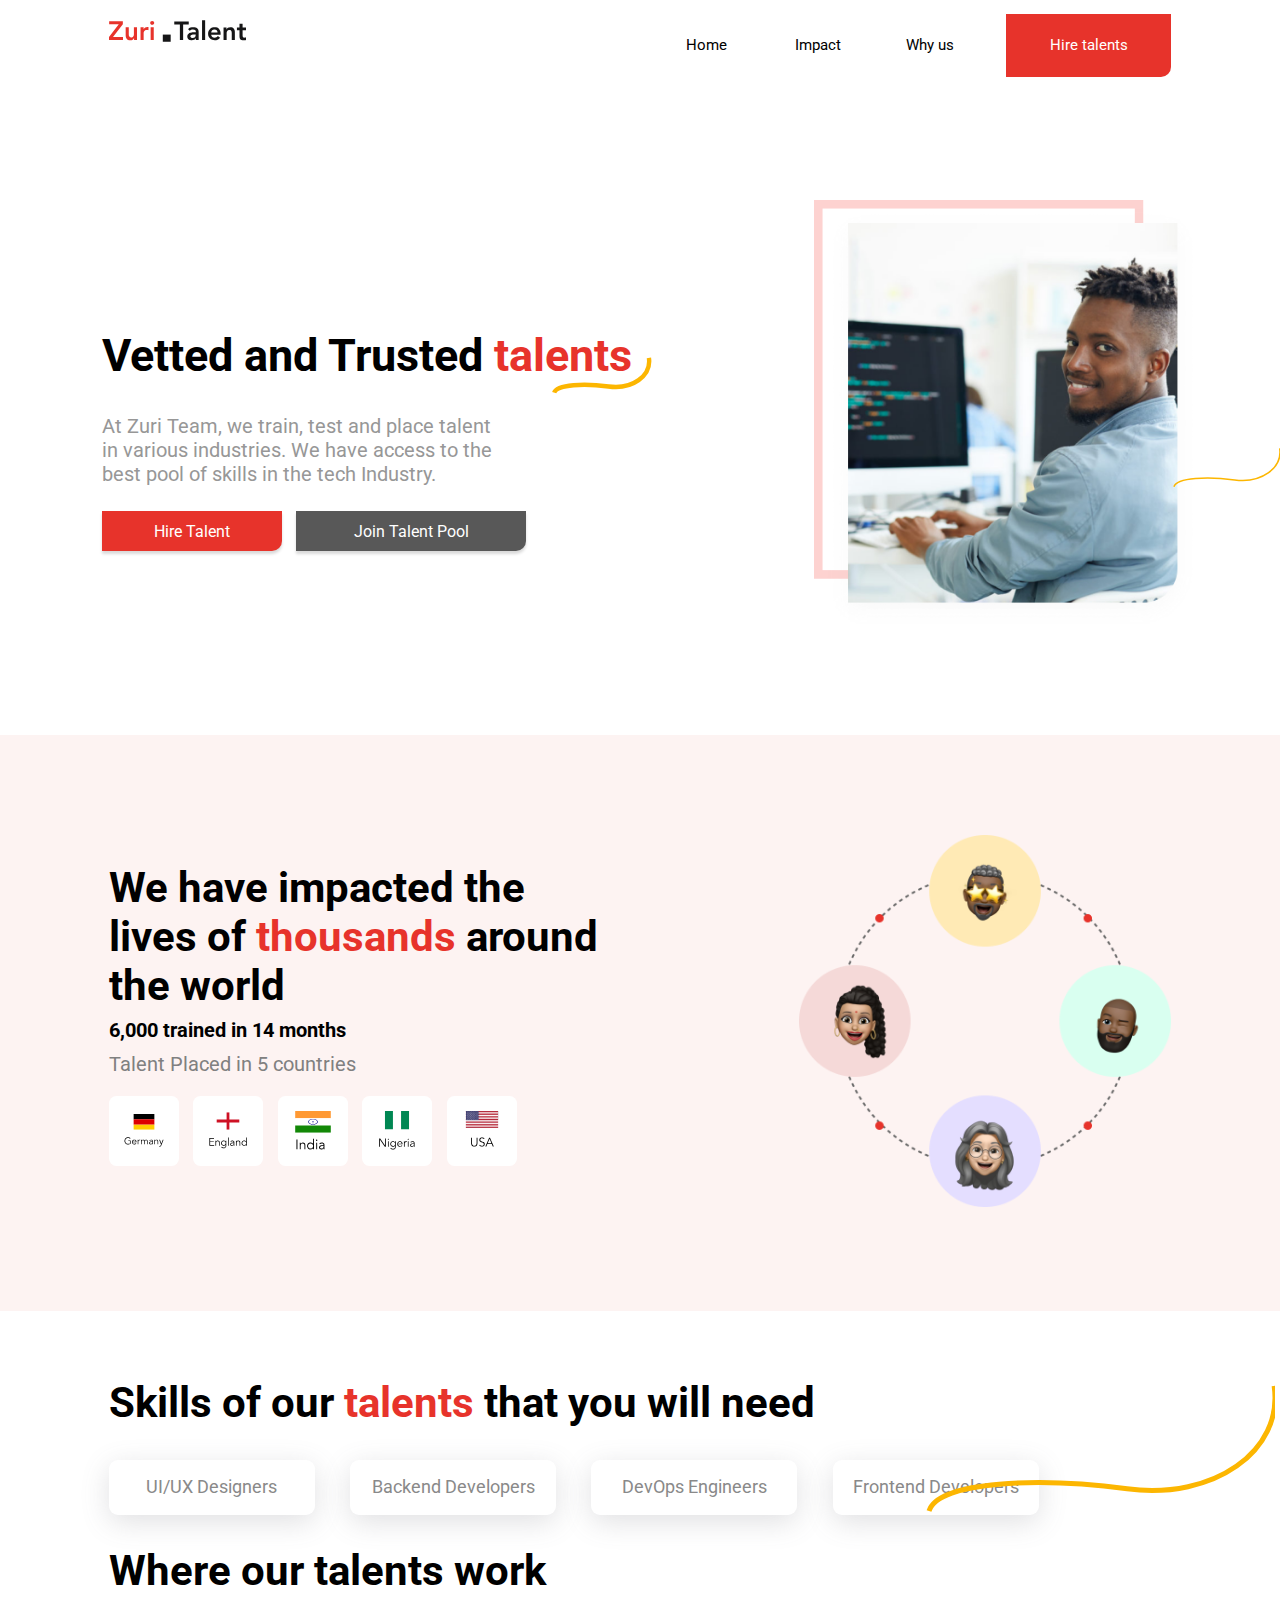
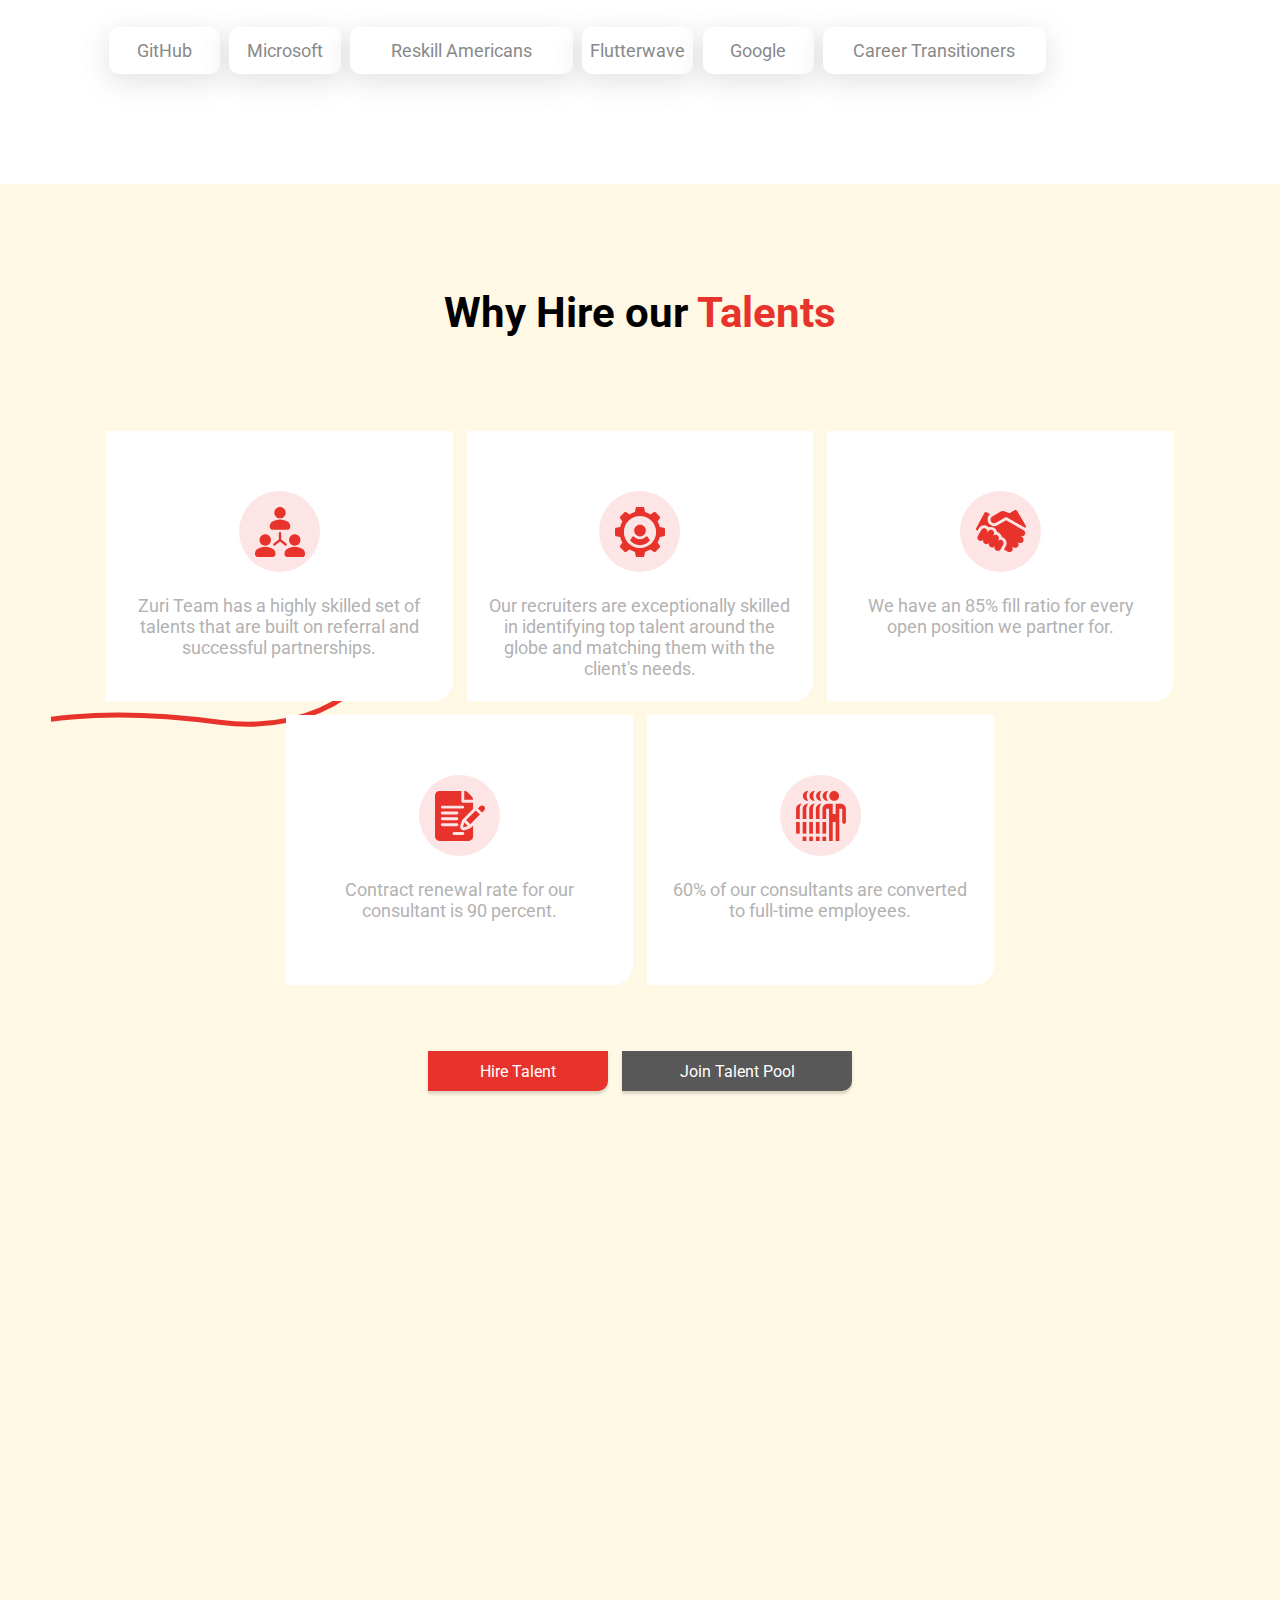
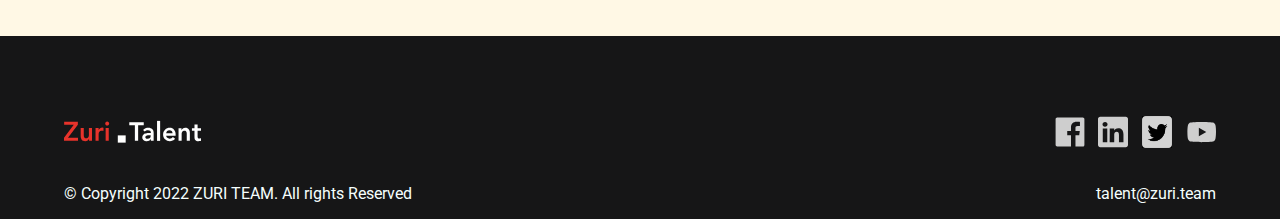
==== talent.html @ 018a821c "edit" ====
<!DOCTYPE html>
<html lang="en">
<head>
    <meta charset="UTF-8">
    <meta http-equiv="X-UA-Compatible" content="IE=edge">
    <meta name="viewport" content="width=device-width, initial-scale=1.0">
    <link rel="preconnect" href="https://fonts.googleapis.com">
    <link rel="preconnect" href="https://fonts.gstatic.com" crossorigin>
    <link href="https://fonts.googleapis.com/css2?family=Roboto:wght@400;700&display=swap" rel="stylesheet">
    <link rel="stylesheet" href="style1.css">
    <title>Zuri Talent</title>
</head>
<body>
    <div class="container">
        <header>
            <div class="header">
                <a href="index.html"><img class="zuri-pix" src="images1/logo2.svg"></a>
                <div class="navbar">
                    <a href="#section1" id="navs"><button>Home</button></a>
                    <a href="#section2" id="navs"><button>Impact</button></a>
                    <a href="#section4" id="navs"><button>Why us</button></a>
                    <a href="" class="hire-btn"><button class="hire">Hire talents</button></a>
                </div>
            </div>
        </header>

        <div id="section1">
            <div class="sect-a">
                <p class="vetted">Vetted and Trusted <span>talents</span></p>
                <img class="curvy-line" src="images1/thick2.svg">
                <p class="zuri-team">At Zuri Team, we train, test and place talent in various industries. We have access to the best pool of skills in the tech Industry.</p>
                <div>
                    <a href=""><button class="hire-btn1">Hire Talent</button></a>
                    <a href=""><button class="join-btn">Join Talent Pool</button></a>
                </div>
            </div>
            <div class="sect-b">
                <img class="sect-b1" src="images1/section1.png">
                <img class="sect-b2" src="images1/line1.svg">
            </div>
        </div>

        <div id="section2">
            <div class="section2">
                <div class="sect-2a">
                    <h1 class="thousands">We have impacted the lives of <span>thousands</span> around the world</h1>
                    <p class="training">6,000 trained in 14 months</p>
                    <p class="placed">Talent Placed in 5 countries</p>
                    <div class="pais">
                        <img class="bandera" src="images1/GER.svg">
                        <img class="bandera" src="images1/ENG.svg">
                        <img class="bandera" src="images1/ind.svg">
                        <img class="bandera" src="images1/NIG.svg">
                        <img class="bandera" src="images1/ussa.svg">
                    </div>
                </div>
                <div class="sect-2b">
                    <img class="pix-2b" src="images1/section2.png" alt="">
                </div>
            </div>
        </div>
        
        <div id="section3">
            <div class="section3">

                <div class="sect-3a">
                    <h1 class="talents">Skills of our <span>talents</span> that you will need</h1>
                    <div class="sect-3a2">
                        <button class="but3a">UI/UX Designers</button> 
                        <button class="but3a">Backend Developers</button> 
                        <button class="but3a">DevOps Engineers</button> 
                        <button class="but3a">Frontend Developers</button>
                        <img class="but-line" src="images1/line1 (1).svg">
                    </div>
                </div>

                <div class="sect-3b">
                    <h1 class="work">Where our talents work</h1>
                    <div class="sect-3b2">
                        <div class="sect-3b21">
                            <button class="but3b">GitHub</button>
                            <button class="but3b">Microsoft</button>
                            <button class="but3b">Reskill Americans</button>
                            <button class="but3b">Flutterwave</button>
                            <button class="but3b">Google</button>
                            <button class="but3b">Career Transitioners</button>
                        </div>                        
                    </div>
                </div>

            </div>
        </div>

        <div id="section4">
            <div class="section4">
                <div>
                    <h1 class="why">Why Hire our <span>Talents</span></h1>
                </div>
                <div class="sect-4a">
                    <div class="box">
                        <img src="images2/people.svg" alt="">
                        <p class="box-text">Zuri Team has a highly skilled set of talents that are built on referral and successful partnerships.</p>
                    </div>
                    <div class="box">
                        <img src="images2/mech.svg" alt="">
                        <p class="box-text">Our recruiters are exceptionally skilled in identifying top talent around the globe and matching them with the client's needs.</p>
                    </div>
                    <div class="box">
                        <img src="images2/hand.svg" alt="">
                        <p class="box-text">We have an 85% fill ratio for every open position we partner for.</p>
                    </div>
                    <div class="box">
                        <img src="images2/write.svg" alt="">
                        <p class="box-text">Contract renewal rate for our consultant is 90 percent.</p>
                    </div>
                    <div class="box">
                        <img src="images2/many.svg" alt="">
                        <p class="box-text">60% of our consultants are converted to full-time employees.</p>
                    </div>
                </div>
                <div class="last-button">
                    <a href=""><button class="hire-btn1">Hire Talent</button></a>
                    <a href=""><button class="join-btn">Join Talent Pool</button></a>
                </div>
            </div>
        </div>

        <footer>
            <div class="footer">
                <div class="foot-1">
                    <img src="images2/logo.svg" alt="">
                    <div class="foot-1b">
                        <img class="foot-img" src="images2/facebook.svg" alt="">
                        <img class="foot-img" src="images2/linkd.svg" alt="">
                        <img class="foot-img" src="images2/twit.png" alt="">
                        <img class="foot-img" src="images2/youtube.svg" alt=""> 
                    </div>
                </div>

                <div class="foot-2">
                    <p> &copy; Copyright 2022 ZURI TEAM. All rights Reserved</p>
                    <p>talent@zuri.team</p>
                </div>
            </div>
        </footer>
    </div>
</body>
</html>
---- style1.css ----
body{
    margin: 0;
    width: 100%;
}

button{
    font-family: 'Roboto', sans-serif;
}

/* THE CONTAINER */
.container{
    width: 100%;
}

/* THE HEADER */
header{
    position: fixed;
    top: 0;
    width: 100%;
    padding-bottom: 15px;
    background: white;
    margin: auto;
}

.header{
    display: flex;
    justify-content: space-between;
    width: 83%;
    margin: auto;
}

.zuri-pix{
    margin-top: 20px;
}

.navbar{
    display: flex;
    width: 500px;
    justify-content: space-between;
    align-items: center;
}

#navs{
    width: 70px;
    text-align: center;
}

#navs:hover{
    background-color: rgb(245, 255, 254);
}

.hire-btn{
    height: 70%;
    width: 33%;
    display: flex;
    justify-content: center;
    align-items: center;
    text-decoration: none;
    background: #e7332b;
    border-radius: 0 0 10px 0;
}

.hire{
    color:#ffffff;
}

.navbar button{
    height: 10vh;
    width: auto;
    font-size: 15px;
    border: 0;
    background: none;
}

.navbar button:hover{
    cursor: pointer;
}

/* SECTION 1 */
#section1{
    display: flex;
    justify-content: end;
    width: 100%;
    margin-top: 200px;
    margin-bottom: 100px;
}

.sect-a{
    display: flex;
    flex-direction: column;
    justify-content:center;
    width: 54%;
}

.vetted{
    font-size:45px;
    font-weight: 700;
    font-family: 'Roboto', sans-serif;
    margin-bottom: -25px;
}

span{
    color:#e7332b;
}

.curvy-line{
    width: 100px;
    margin-left: 450px;
}

.zuri-team{
    color: #979797;
    font-size: 20px;
    font-weight: 400;
    font-family: 'Roboto', sans-serif;
    width: 405px;
    margin-bottom: 25px;
}

.hire-btn1{
    height: 40px;
    width: 180px;
    text-decoration: none;
    background: #e7332b;
    border-radius: 0 0 10px 0;
    border: none;
    color: white;
    font-size: 16px;
    box-shadow: rgba(0, 0, 0, 0.15) 0px 3px 3px 0px;
}

.join-btn{
    height: 40px;
    width: 230px;
    text-decoration: none;
    background: #585858;
    border-radius: 0 0 10px 0;
    border: none;
    color: white;
    font-size: 16px;
    margin-left: 10px;
    box-shadow: rgba(0, 0, 0, 0.15) 0px 3px 3px 0px;
}

.sect-b{
    width: 38%;
    display: flex;
    align-items: center;
}

.sect-b1{
    width: 80%;
    margin-left: 20px;
}

.sect-b2{
    width: 22%;
    margin-left: -30px;
    margin-top: 100px;
}

/* SECTION 2 */

#section2{
    width: 100%;
    background: #fdf3f2;
    padding-top: 100px;
    padding-bottom: 100px;
    font-family: 'Roboto', sans-serif;
}


.section2{
    display: flex;
    justify-content: space-between;
    width: 83%;
    margin: auto;
}

.sect-2a{
    width: 48%;
}

.sect-2b{
    width: 35%;
}

.pix-2b{
    width: 100%;
}

h1{
    font-size: 42px;
}

.sect-2a p{
    font-size: 20px;
}

.training{
    font-weight: bold;
    margin-top: -20px;
    margin-bottom: -10px;
}

.placed{
    color: grey;
}

.pais{
    display: flex;
    justify-content:space-between;
    align-items: start;
    width: 80%;
}

.bandera{
    width: 40px;
    height: 40px;
    background: white;
    padding: 15px;
    font-size: 2px;
    border-radius: 7.5px;
}

/* SECTION 3 */
#section3{
    width: 100%;
}

.section3{
    width: 100%;
    margin: auto;
    margin-top: 5%;
    margin-bottom: 110px;
    display: flex;
    flex-direction: column;
    align-items: flex-end;
    justify-content: center;
    font-family: 'Roboto', sans-serif;
    line-height: 350%;
    }

.sect-3a{
    width: 91.5%;
}

.sect-3a2{
    display: grid;
    grid-template-columns: repeat(auto-fit, minmax(170px, 1fr));
    grid-column-gap: 3%;
    grid-row-gap: 20%;
}

.but3a{
    font-size: 110%;
    padding: 6% 6%;
    line-height: 170%;
    color: #898989;
    text-align: center;
    border: 0;
    border-radius: 9px;
    background: white;
    box-shadow: rgba(100, 100, 111, 0.2) 0px 7px 29px 0px;
}

.but3a:hover, .but3b:hover{
    position: relative;
    animation-name: lift-button;
    animation-duration: 250ms;
    animation-fill-mode: forwards;
    animation-timing-function: linear;
}

@keyframes lift-button {
    
    0% {
        bottom: 5px;
      }

    50% {
        bottom: 10px;
      }
    
    100% {
      bottom: 15px;
    }
}

.but-line{
    margin-top: -75px;
    margin-left: -148px;
    margin-bottom: -20px;
}

.talents{
    width: 100%;
    margin-top: 0;
    margin-bottom: 2.5%;
}

.sect-3b{
    width: 91.5%;
}

.sect-3b21{
    width: 80%;
    display: grid;
    grid-template-columns: repeat(2, 1fr 1fr 2fr);
    grid-column-gap: 1%;
    grid-row-gap: 20%;
}

.but3b{
    font-size: 110%;
    padding: 6% 6%;
    color: #898989;
    border: 0;
    border-radius: 10px;
    background: white;
    box-shadow: rgba(100, 100, 111, 0.2) 0px 7px 29px 0px;
}

/* SECTION 4 */

#section4{
    height: 150vh;
    margin-top: 8%;
    padding: 4%;
    text-align: center;
    background: #fff8e5;
    font-family: 'Roboto', sans-serif;
}

.section4{
    display: flex;
    flex-direction: column;
    align-items: center;
    background: url(images2/rope.svg);
    background-repeat: no-repeat;
    background-size: auto;
    background-position: left;
    margin-top: 25px;
}

.sect-4a{
    display: flex;
    flex-wrap: wrap;
    justify-content: center;
    width: 93%;
    margin-top: 5%;
    margin-bottom: 5%;
}

.box{
    background: #ffffff;
    color: #b2b2b2;
    width: 28%;
    height: 200px;
    margin: 7px;
    padding: 60px 20px 10px 20px;
    border-radius: 0 0 20px 0;
}

.box:hover{
    background: #000;
}

.box-text{
    font-size: 115%;
}

/* FOOTER */
footer{
    background: #161617;
    font-family: 'Roboto', sans-serif;
    
}

.footer{
    width: 90%;
    margin: auto;
    padding-top: 80px;
}

.foot-1{
    display: flex;
    justify-content: space-between;
}

.foot-1b{
    margin: 0;
    width: 14%;
    display: flex;
    justify-content: space-between;
}

.foot-img{
    width: 30px;
}

.foot-2{
    color:rgb(245, 255, 254);
    margin-top: 20px;
    display: flex;
    justify-content: space-between;
}

/* MEDIA QUERIES */

@media (max-width: 1200px){
    .header{
        width: 83%;
    }
    
    #section1{
        display: flex;
        flex-direction: column;
        align-items: center;
        text-align: center;
        width: 65%;
        margin: auto;
        margin-top: 175px;
    }

    .sect-a{
        width: 95%;
    }   
    
    .vetted{
        font-size:40px;
    }

    .curvy-line{
        margin-left: 71%;
        margin-bottom: -10px;
    }

    .zuri-team{
        width: 90%;
        margin: 4% auto;
    }

    .sect-b{
        margin-top: 40px;
        margin-bottom: 80px;
        width: 90%;
    }

    .sect-b1{
        width: 97%;
        margin-left: 20px;
    }
    
    .sect-b2{
        width: 39%;
        margin-bottom: -250px;
        margin-left: -45px;
    }

    .section2{
        align-items: center;
    }

    h1{
        font-size: 33px;
        margin-bottom: 25px;
    }

    .sect-2a{
        width: 47%;
    }

    .sect-2b{
        width: 45%;
    }

    .pais{
        width: 92%;
    }

    .section3{
        width: 94%;
        align-items: center;
    }

    .talents{
        line-height: 100% ;
    }

    .but-line{
        display: none;
    }

    .sect-3b21{
        width: inherit;
    }

    .section3{
        width: inherit;
    }

    #section4{
        height: 195vh;
        margin-top: 8%;
    }

    .sect-4a{
        width: 100%;
    }

    .box{
        width: 40%;
        height: 200px;
    }

    .why{
        font-size: 26px;
        text-align: center;
    }
}

@media (max-width: 1100px){
    .curvy-line{
        margin-left: 74%;
        margin-top: 0.7%;
    }

    .sect-2a{
        width: 47%;
    }

    .sect-2b{
        width: 45%;
    }

    .sect-3b21{
        width: inherit;
    }
}

@media (max-width: 1000px){
    .zuri-team{
        font-size: 20px;
        width: 70%;
        margin-top: 5%;
        margin-bottom: 5%;
    }
    
    .curvy-line{
        margin-left: 76%
    }

    .talents{
        width: 40%;
        margin-top: 7%;
        margin-bottom: 5%;
    }

    .sect-b2{
        display: none;
    }

    .work{
        margin-top: 3.5%;
        text-align: center;
    }

    .sect-3b21{
        width: inherit;
        grid-template-columns: repeat(2, 1fr 1fr 1.5fr);
    }

    .but3b{
        padding: 6% 5%;
        line-height: 180%;
    }
}

@media (max-width: 900px){
    .container{
        width: 100%;
        margin: auto;
    }

    .header{
        width: 95%;
    }

    .navbar{
        justify-content: flex-end;
    }

    #navs{
        display: none;
    }

    #section1{
        width: 90%;
    }

    .curvy-line{
        margin-left: 71%;
    }

    .section2{
        flex-direction: column;
    }

    .sect-2a{
        width: 80%;
        text-align: center;
        display: flex;
        flex-direction: column;
        align-items: center;
        margin-bottom: 70px;
    }
    
    .pais{
        width: 400px;
        justify-content:space-around;
    }

    .sect-2b{
        width: 65%;
    }

    .talents{
        width:70%;
        text-align: center;
        line-height: 150%;
        margin-top: 8%;
    }

    .sect-3a2{
        grid-row-gap: 11%;
    }

    .work{
        margin-top: 8%;
    }

    .sect-3b21{
        grid-column-gap: 2%;
        grid-row-gap: 6%;
        grid-template-columns: repeat(auto-fit, minmax(180px, 1fr));
    }
}

@media (max-width: 800px){
    .sect-a{
        width: 95%;
    }

    .vetted{
        font-size: 40px;
    }

    .curvy-line{
        margin-left: 74%;
    }

    .zuri-team{
        width: 67%;
    }

    .talents{
        width:65%;
        text-align: center;
        line-height: 150%;
        margin-top: 10%;
    }
}

@media (max-width: 700px){
    .curvy-line{
        margin-left: 77%;
    }

    .zuri-team{
        width: 66%;
    }

    .sect-3a2{
        grid-template-columns: repeat(auto-fit, minmax(140px, 1fr));
        grid-column-gap: 5%;
        grid-row-gap: 15%;
    }

    .talents{
        width: 65%;
        font-size: 185%;
        margin-top: 10%;
        margin-bottom: 8%;
        line-height: 150%;
        text-align: center;
    }

    .work{
        font-size: 185%;
        line-height: 100%;
        margin-top: 15%;
    }

}

@media (max-width: 600px){
    .header{
        width: 90%;
        justify-content: space-around;
    }

    #section1{
        margin-top: 90px;
    }

    .vetted{
        font-size:40px;
        width: 70%;
        margin: 40px auto -28px auto;
    }

    .curvy-line{
        margin-left: 46%;
    }

    .zuri-team{
        font-size: 17px;
        width: 93%;
        margin: 7% auto;
    }

    .hire-btn{
        height: 75%;
        width: 53%;
    }

    .sect-2a{
        width: 100%;
        text-align: start;
        align-items: start;
        margin-top: -20px;
    }

    .sect-2a p{
        font-size: 16px;
    }

    .sect-2b{
        width: 100%;
    }

    .sect-3a2{
        grid-column-gap: 5%;
        grid-row-gap: 15%;
    }
    
    .talents{
        width: 100%;
        text-align: left;
    }

    .work{
        text-align: center;
    }

    .box{
        padding-top: 13%;
        width: 80%;
        height: 200px;
    }

    .box-text{
        font-size: 15px;
    }

    #section4{
        height: 270vh;
    }
}

@media (max-width: 500px){
    .header{
        width: 85%;
        justify-content: space-around;
    }

    .hire-btn{
        height: 60%;
        width: 60%;
    }

    .hire-btn1{
        height: 6vh;
        width: 30%;
    }

    .join-btn{
        height: 6vh;
        width: 40%;
    }

    #section1{
        margin-top: 100px;
    }

    .vetted{
        font-size:40px;
        width: 90%;
    }

    .pais{
        width: 100%;
        justify-content: space-between;
        align-items: start;
    }

    .bandera{
        width: 6%;
        height: 6%;
        padding: 5%;
        font-size: 1%;
        border-radius: 20%;
    }

    .section3{
        width: 95%;
    }

    .sect-3a2{
        grid-template-columns: repeat(auto-fit, minmax(140px, 1fr));
        grid-row-gap: 9%;
    }

    .sect-3b21{
        grid-template-columns: repeat(auto-fit, minmax(150px, 1fr));
    }

    .last-button{
        width: 100%;
    }

}

@media (max-width: 400px){
    .header{
        width: 85%;
        justify-content: space-around;
    }
    
    .hire-btn{
        height: 80%;
        width: 83%;
    }

    .curvy-line{
        margin-left: 66%;
        margin-top: 2%;
    }

    .sect-2a{
        width: 100%;
    }

    .sect-3a2{
        grid-column-gap: 7%;
        grid-row-gap: 9%;
    }


    .sect-3b21{
        grid-template-columns: repeat(auto-fit, minmax(130px, 1fr));
    }
}

@media (max-width: 375px){

    .header{
        margin-top: -4px;
        width: 90%;
    }

    .curvy-line{
        margin-left: 68%;
        margin-top: 2%;
    }

    .hire-btn1{
        height: 6vh;
        width: 35%;
    }

    .join-btn{
        height: 6vh;
        width: 50%;
    }

    .talents{
        text-align: left;
        line-height: 100%;
        margin-top: 28%;
        margin-bottom: 20%;
    }

    .thousands{
        font-size: 160%;
    }

    .sect-3a2{
        grid-template-columns: repeat(auto-fit, minmax(120px, 1fr));
        grid-column-gap: 7%;
        grid-row-gap: 9%;
    }
}
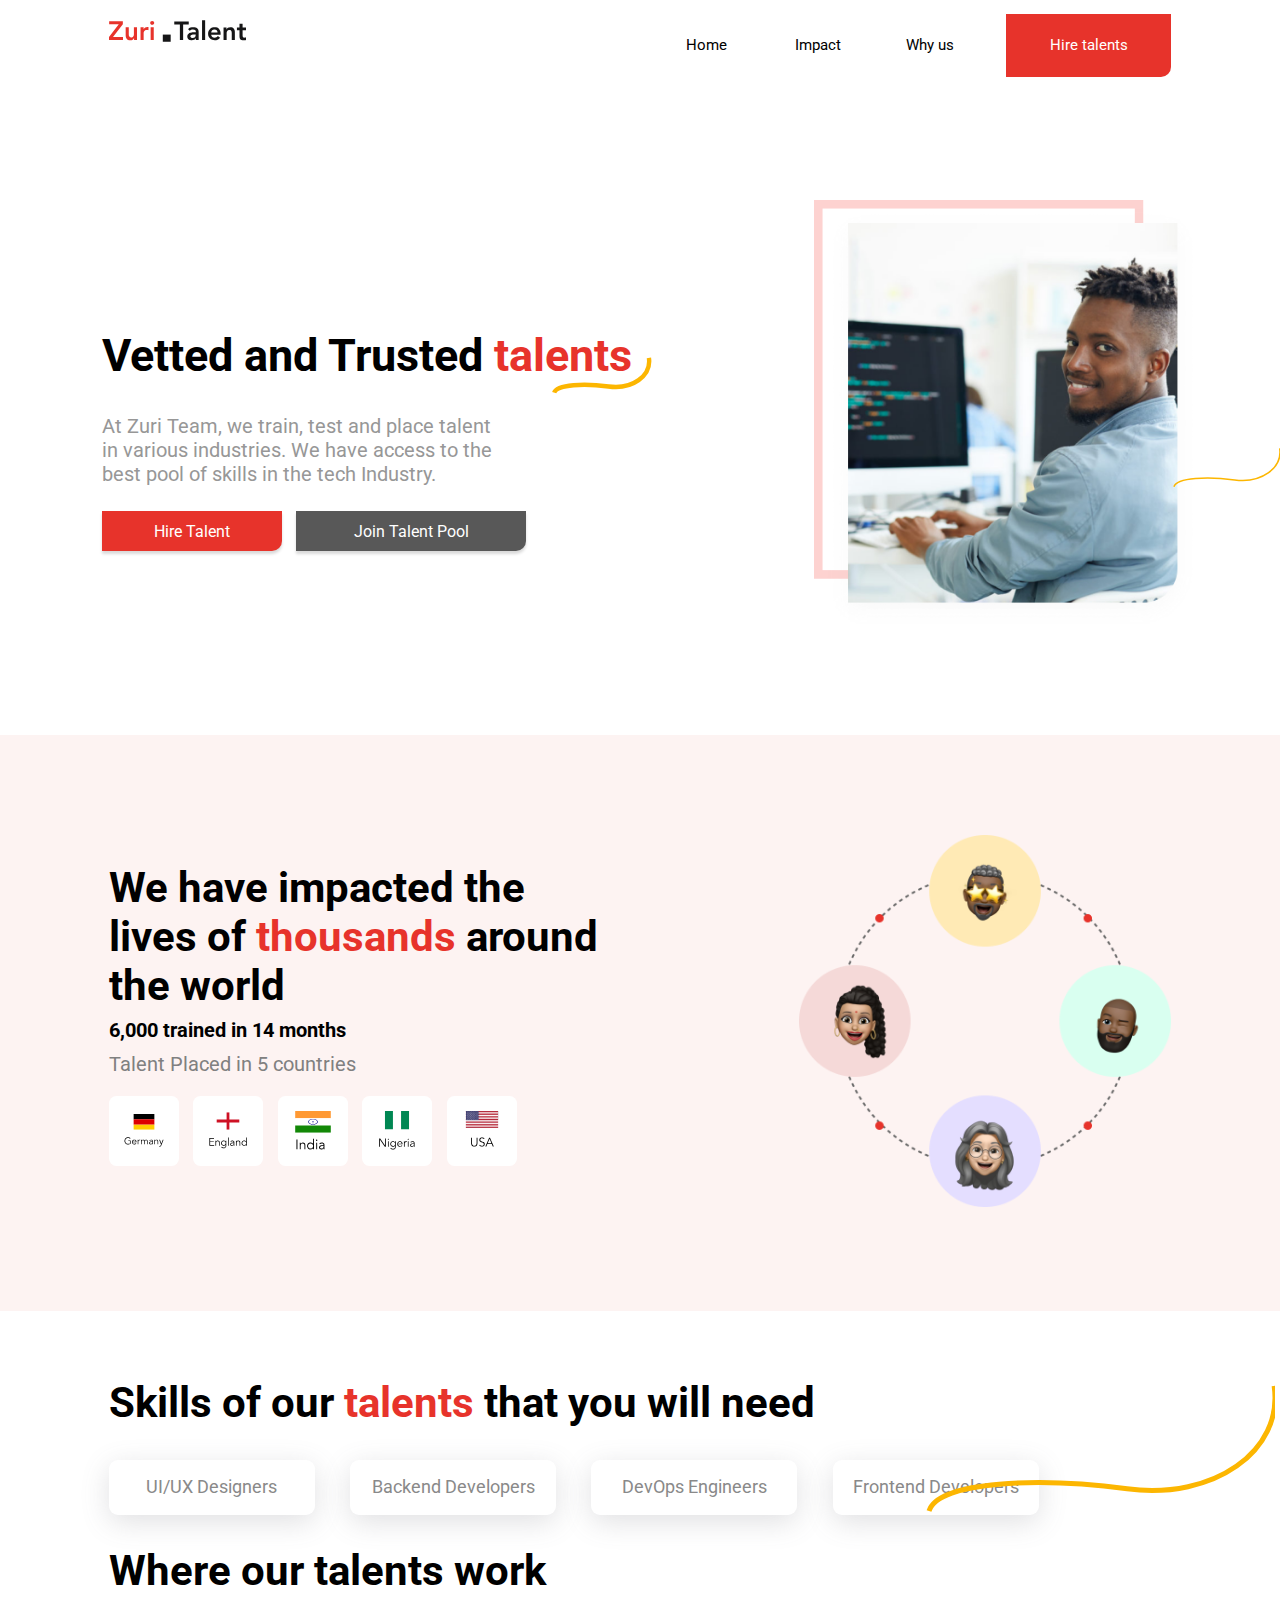
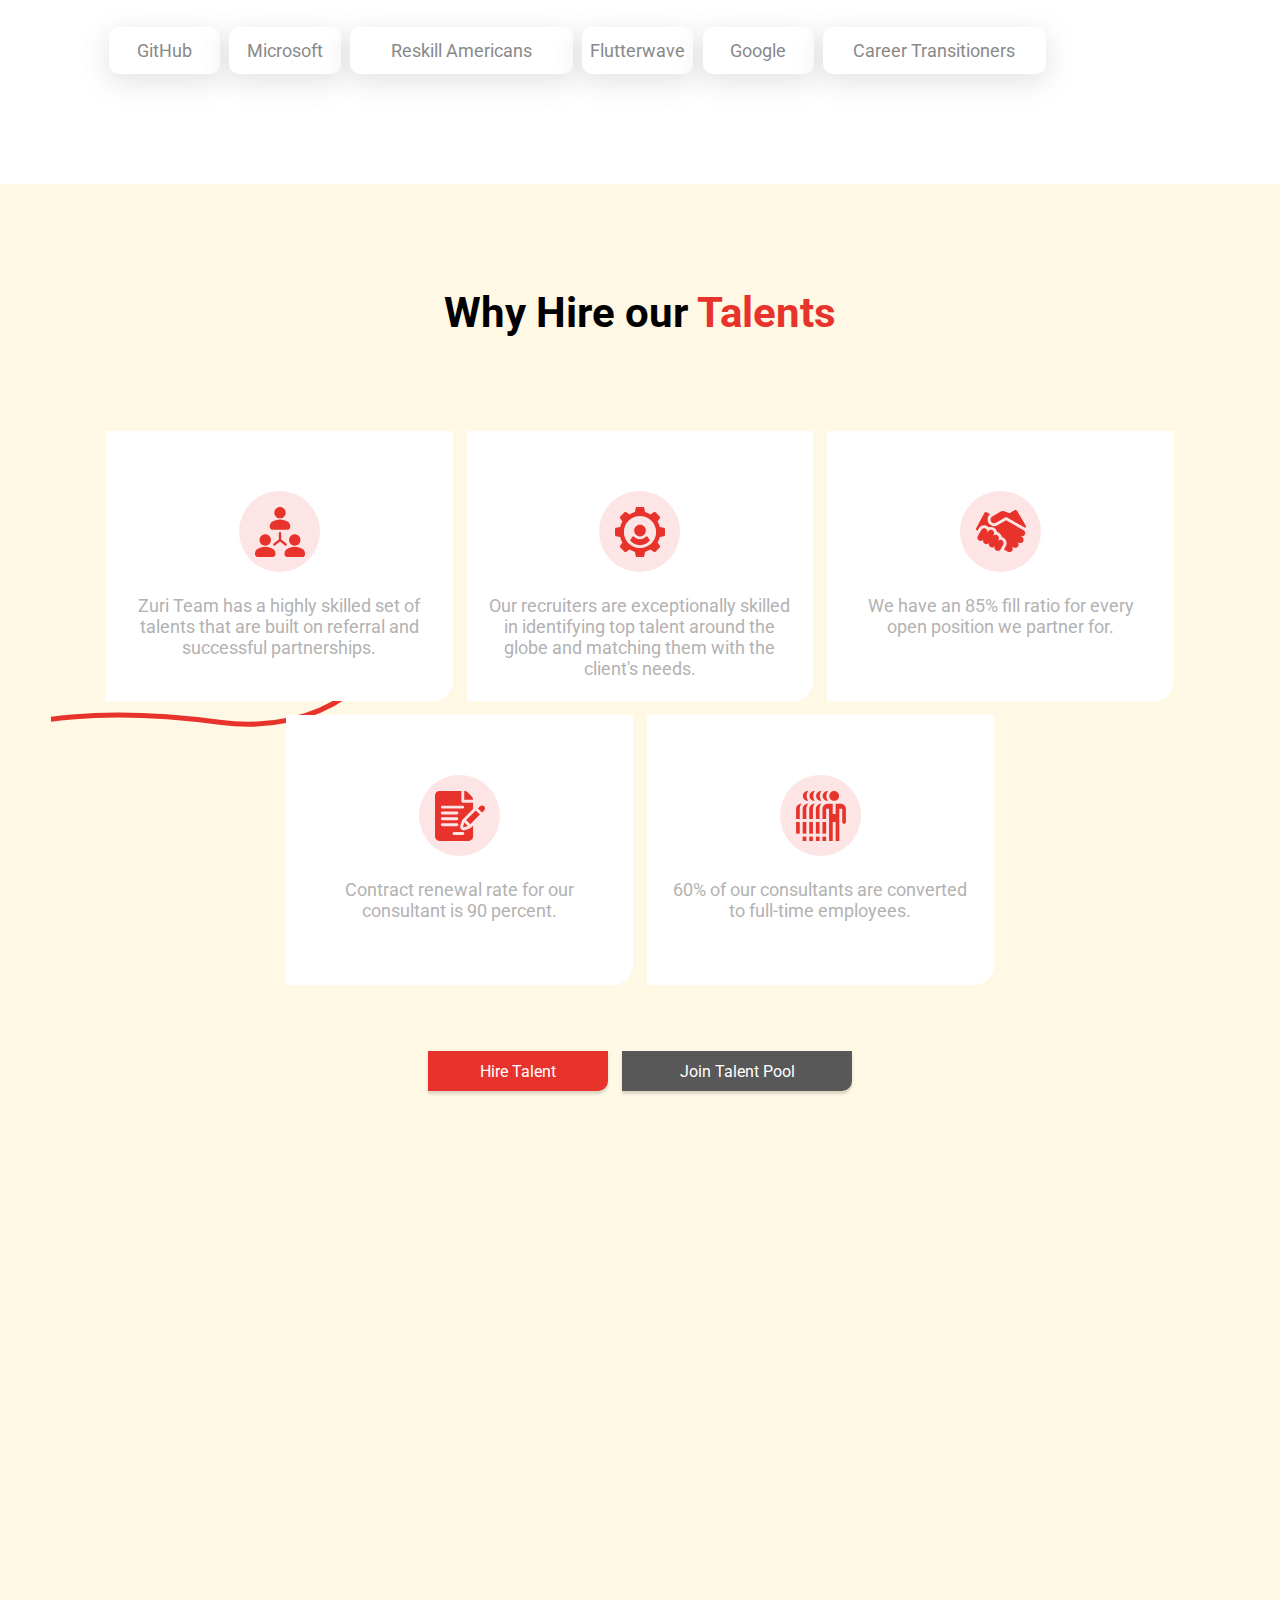
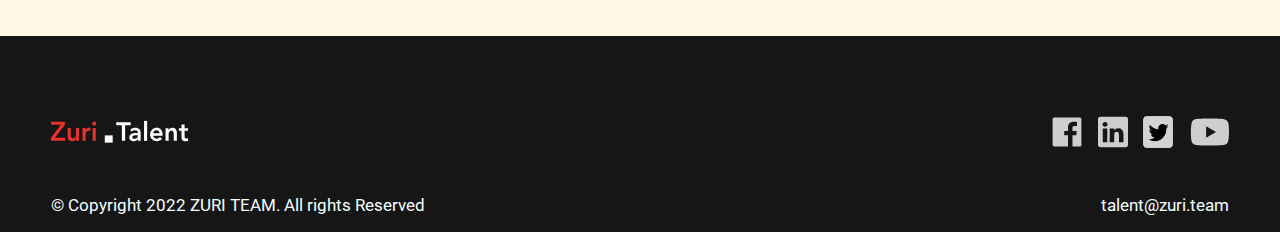
==== commit 33703ffd: "edit" ====
--- a/talent.html
+++ b/talent.html
@@ -133,7 +133,7 @@
                         <img class="foot-img" src="images2/facebook.svg" alt="">
                         <img class="foot-img" src="images2/linkd.svg" alt="">
                         <img class="foot-img" src="images2/twit.png" alt="">
-                        <img class="foot-img" src="images2/youtube.svg" alt=""> 
+                        <img class="foot-img foot-img2" src="images2/youtube.svg" alt=""> 
                     </div>
                 </div>
 
--- a/style1.css
+++ b/style1.css
@@ -374,11 +374,11 @@
 footer{
     background: #161617;
     font-family: 'Roboto', sans-serif;
-    
+    margin-bottom: -10px;
 }
 
 .footer{
-    width: 90%;
+    width: 92%;
     margin: auto;
     padding-top: 80px;
 }
@@ -390,7 +390,7 @@
 
 .foot-1b{
     margin: 0;
-    width: 14%;
+    width: 15%;
     display: flex;
     justify-content: space-between;
 }
@@ -399,9 +399,15 @@
     width: 30px;
 }
 
+.foot-img2{
+    width: 40px;
+}
+
 .foot-2{
     color:rgb(245, 255, 254);
-    margin-top: 20px;
+    margin-top: 30px;
+    margin-bottom: 10px;
+    font-size: 17px;
     display: flex;
     justify-content: space-between;
 }
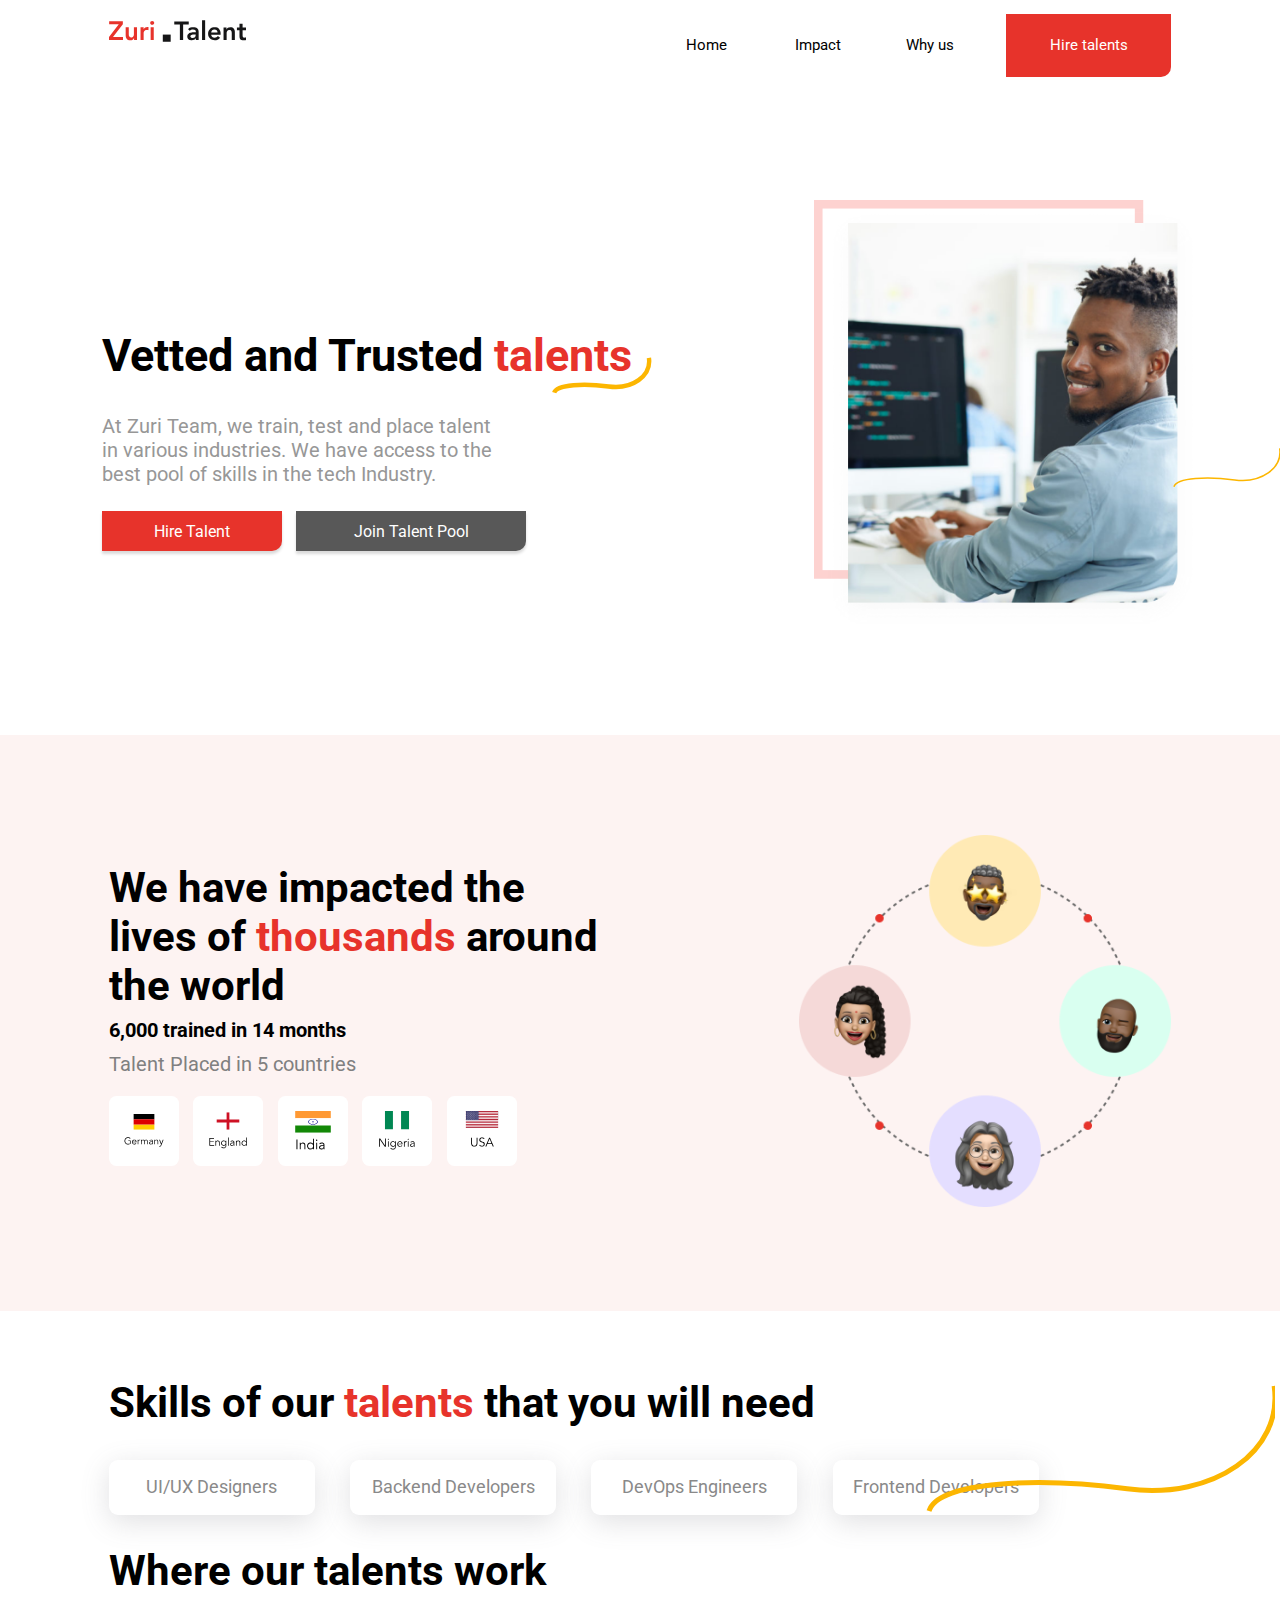
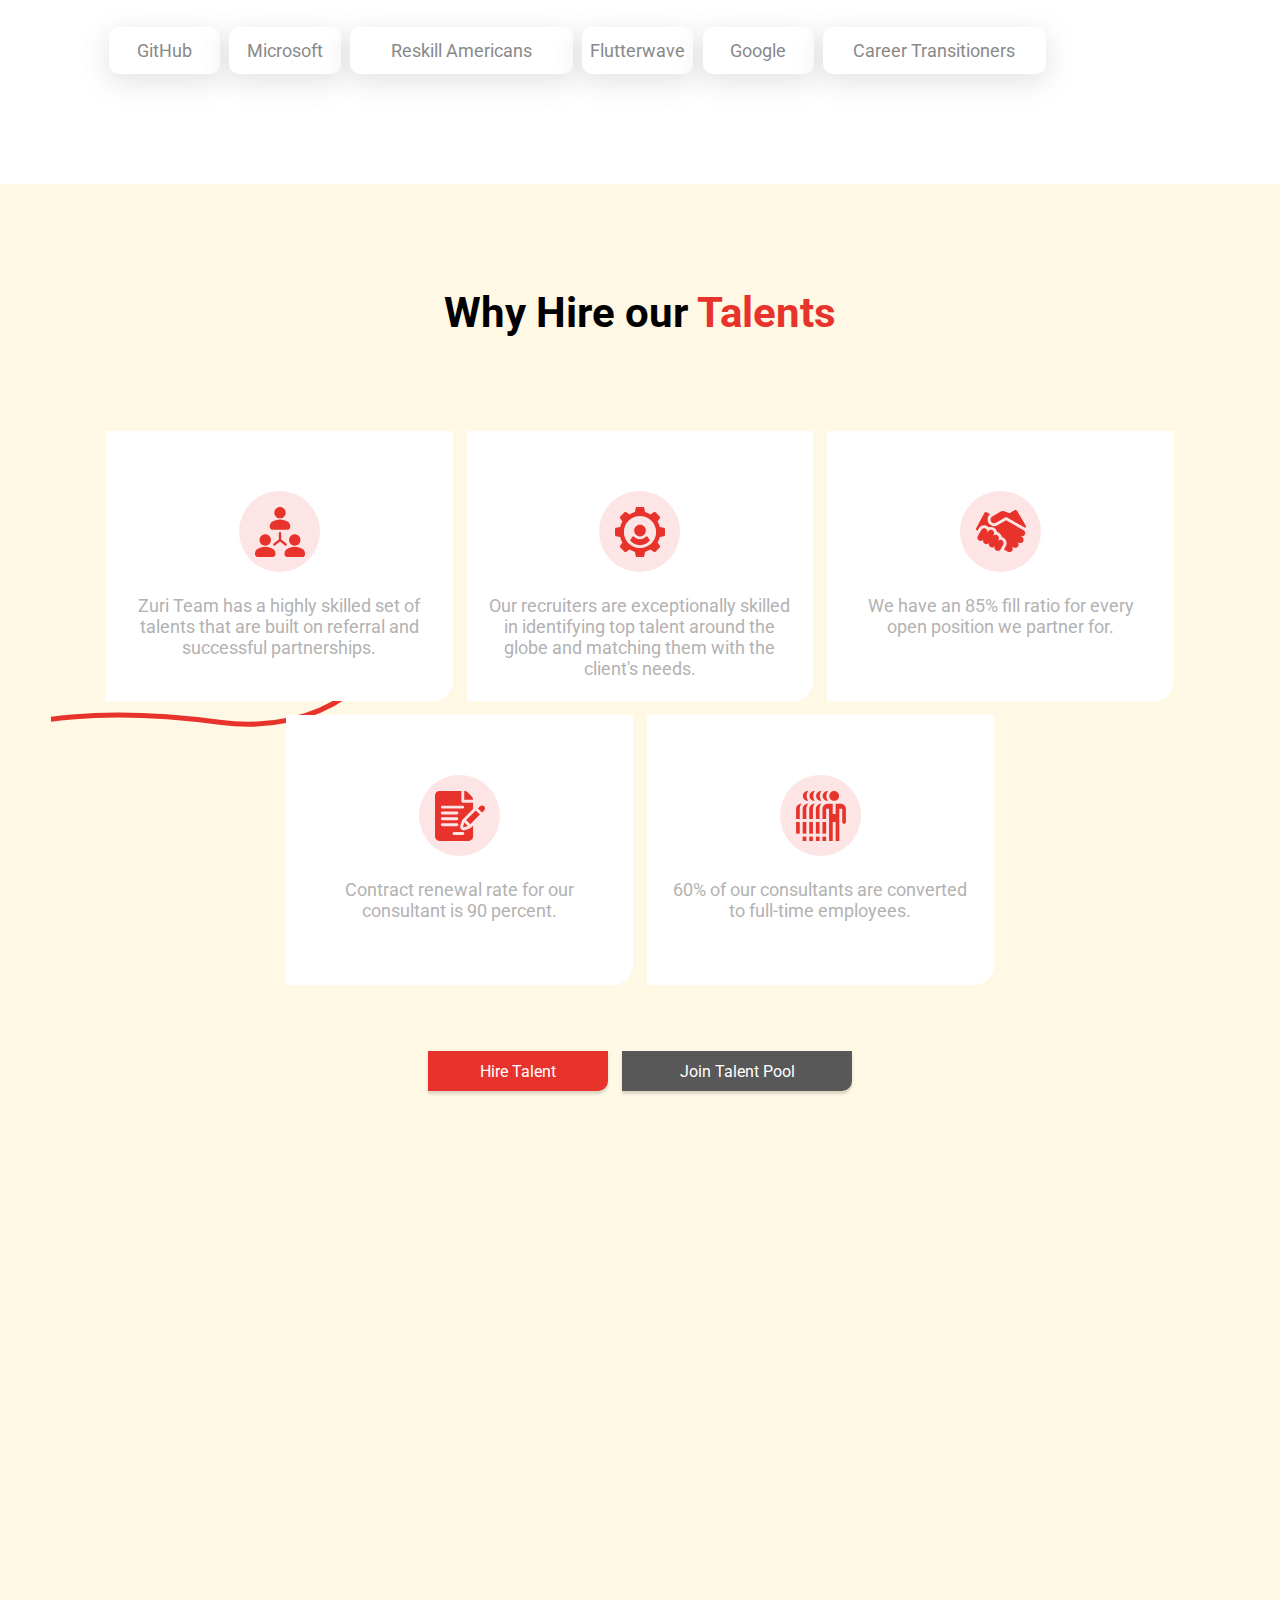
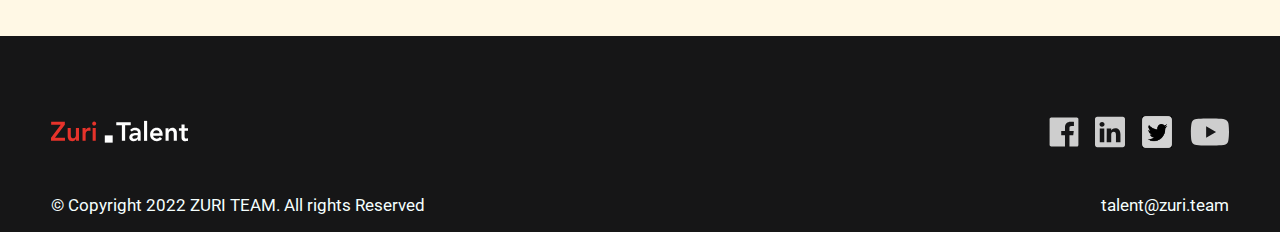
==== commit 005de1dc: "edit" ====
--- a/talent.html
+++ b/talent.html
@@ -118,7 +118,7 @@
                         <p class="box-text">60% of our consultants are converted to full-time employees.</p>
                     </div>
                 </div>
-                <div class="last-button">
+                <div class="last-button last-button2">
                     <a href=""><button class="hire-btn1">Hire Talent</button></a>
                     <a href=""><button class="join-btn">Join Talent Pool</button></a>
                 </div>
--- a/style1.css
+++ b/style1.css
@@ -390,7 +390,7 @@
 
 .foot-1b{
     margin: 0;
-    width: 15%;
+    width: 180px;
     display: flex;
     justify-content: space-between;
 }
@@ -780,8 +780,31 @@
         font-size: 15px;
     }
 
+    .last-button2{
+        margin-top: 10px;
+    }
+
     #section4{
-        height: 270vh;
+        height: 300vh;
+        margin-bottom: 4px;
+    }
+
+    .footer{
+        width: 65%;
+        border: 1px solid red;
+    }
+
+    .foot-1{
+        flex-direction: column;
+        margin: auto;
+        width: 250px;
+        text-align: center;
+        border: 1px solid red;
+    }
+
+    .foot-2{
+        flex-direction: column;
+        text-align: center;
     }
 }
 
@@ -845,7 +868,6 @@
     .last-button{
         width: 100%;
     }
-
 }
 
 @media (max-width: 400px){
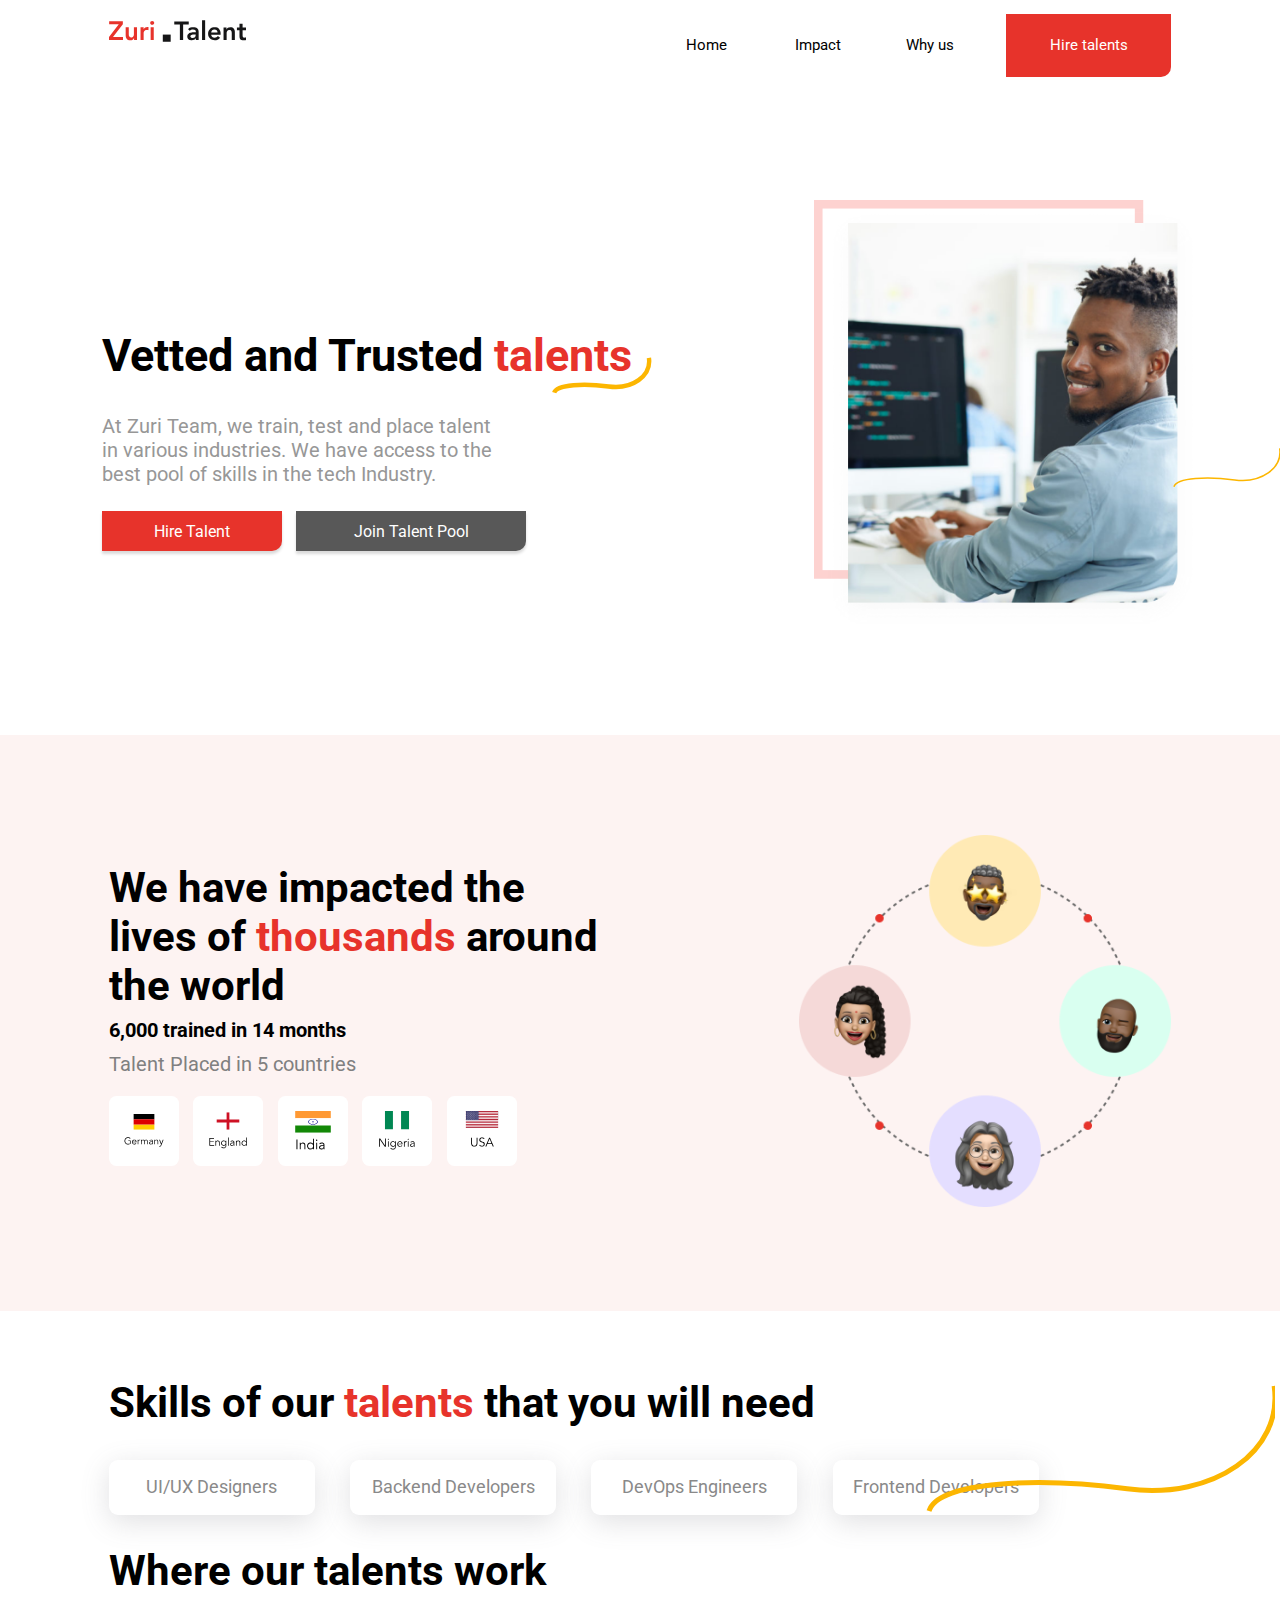
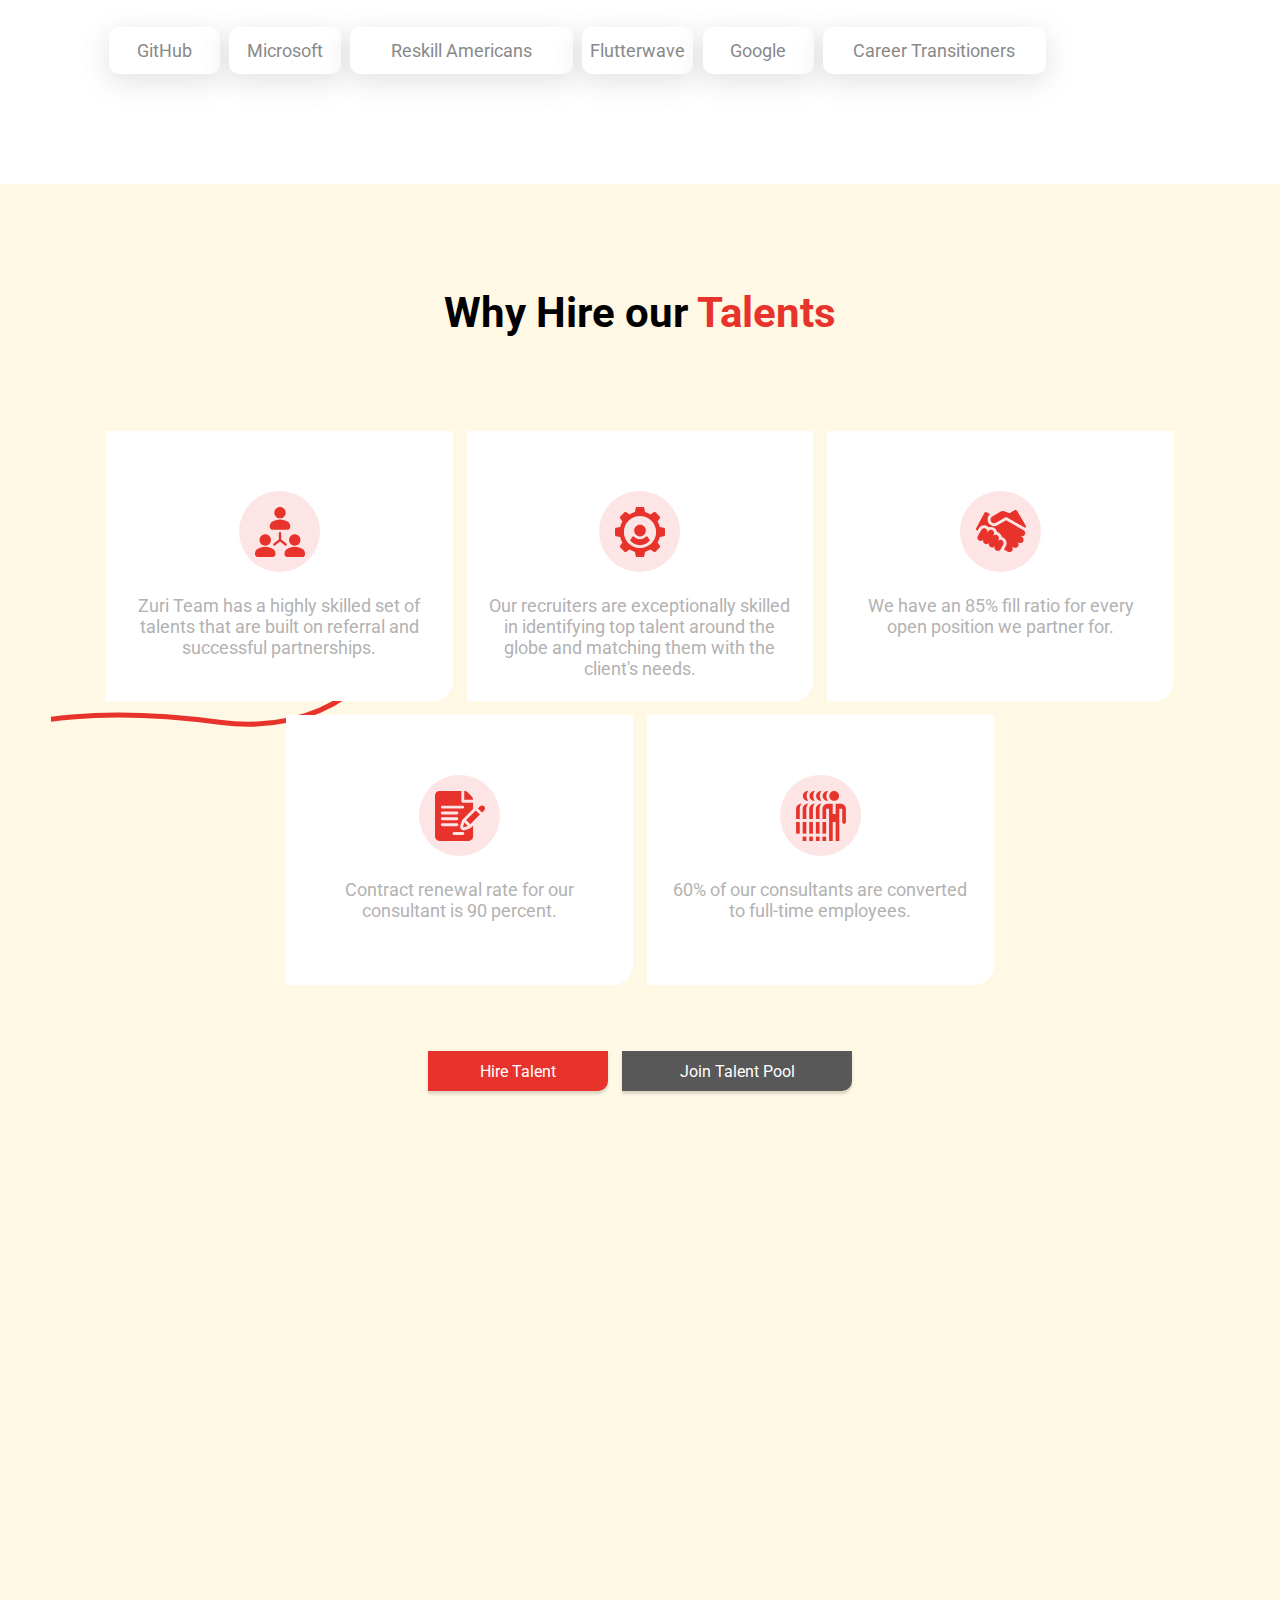
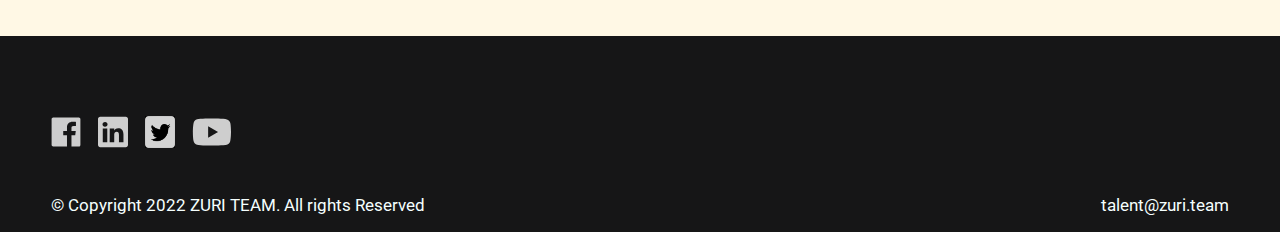
==== commit c46a1583: "edit" ====
--- a/talent.html
+++ b/talent.html
@@ -128,7 +128,7 @@
         <footer>
             <div class="footer">
                 <div class="foot-1">
-                    <img src="images2/logo.svg" alt="">
+                    <imgsrc="images2/logo.svg" alt="">
                     <div class="foot-1b">
                         <img class="foot-img" src="images2/facebook.svg" alt="">
                         <img class="foot-img" src="images2/linkd.svg" alt="">
--- a/style1.css
+++ b/style1.css
@@ -797,7 +797,7 @@
     .foot-1{
         flex-direction: column;
         margin: auto;
-        width: 250px;
+        width: 190px;
         text-align: center;
         border: 1px solid red;
     }
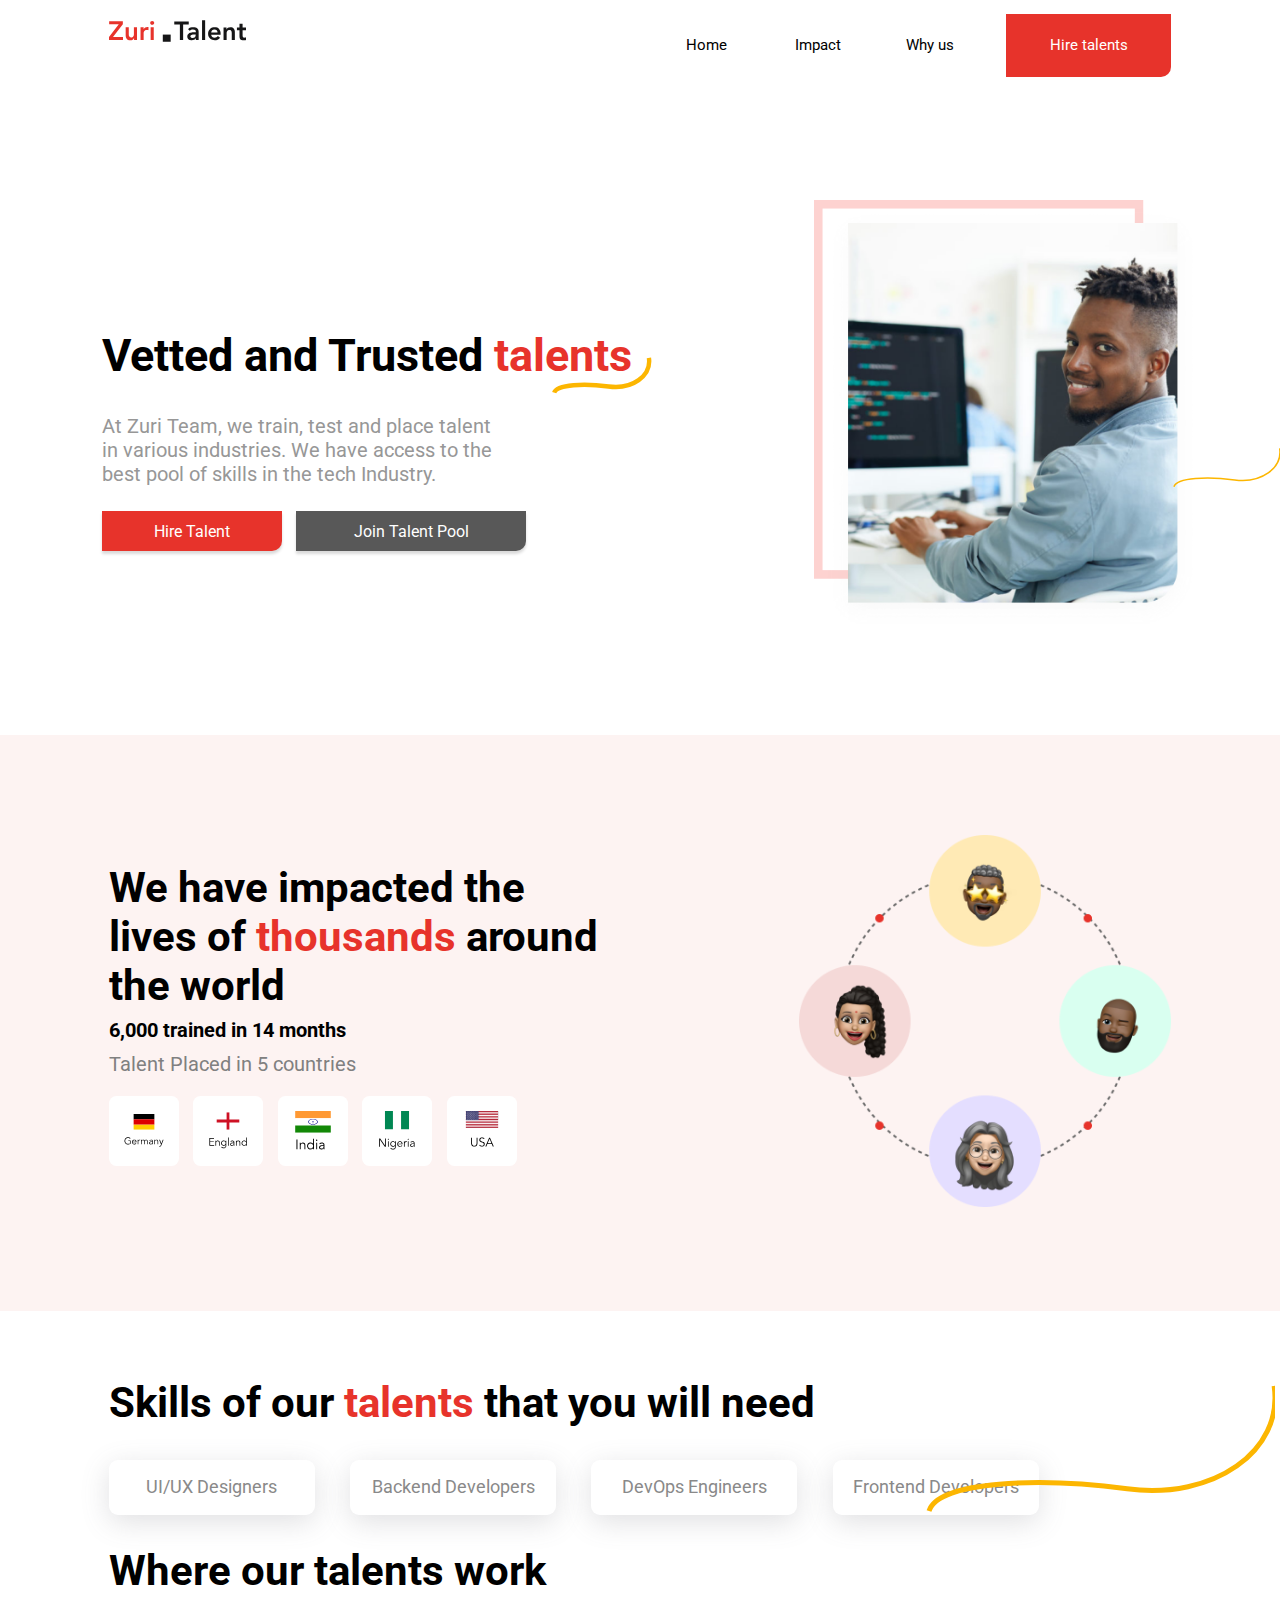
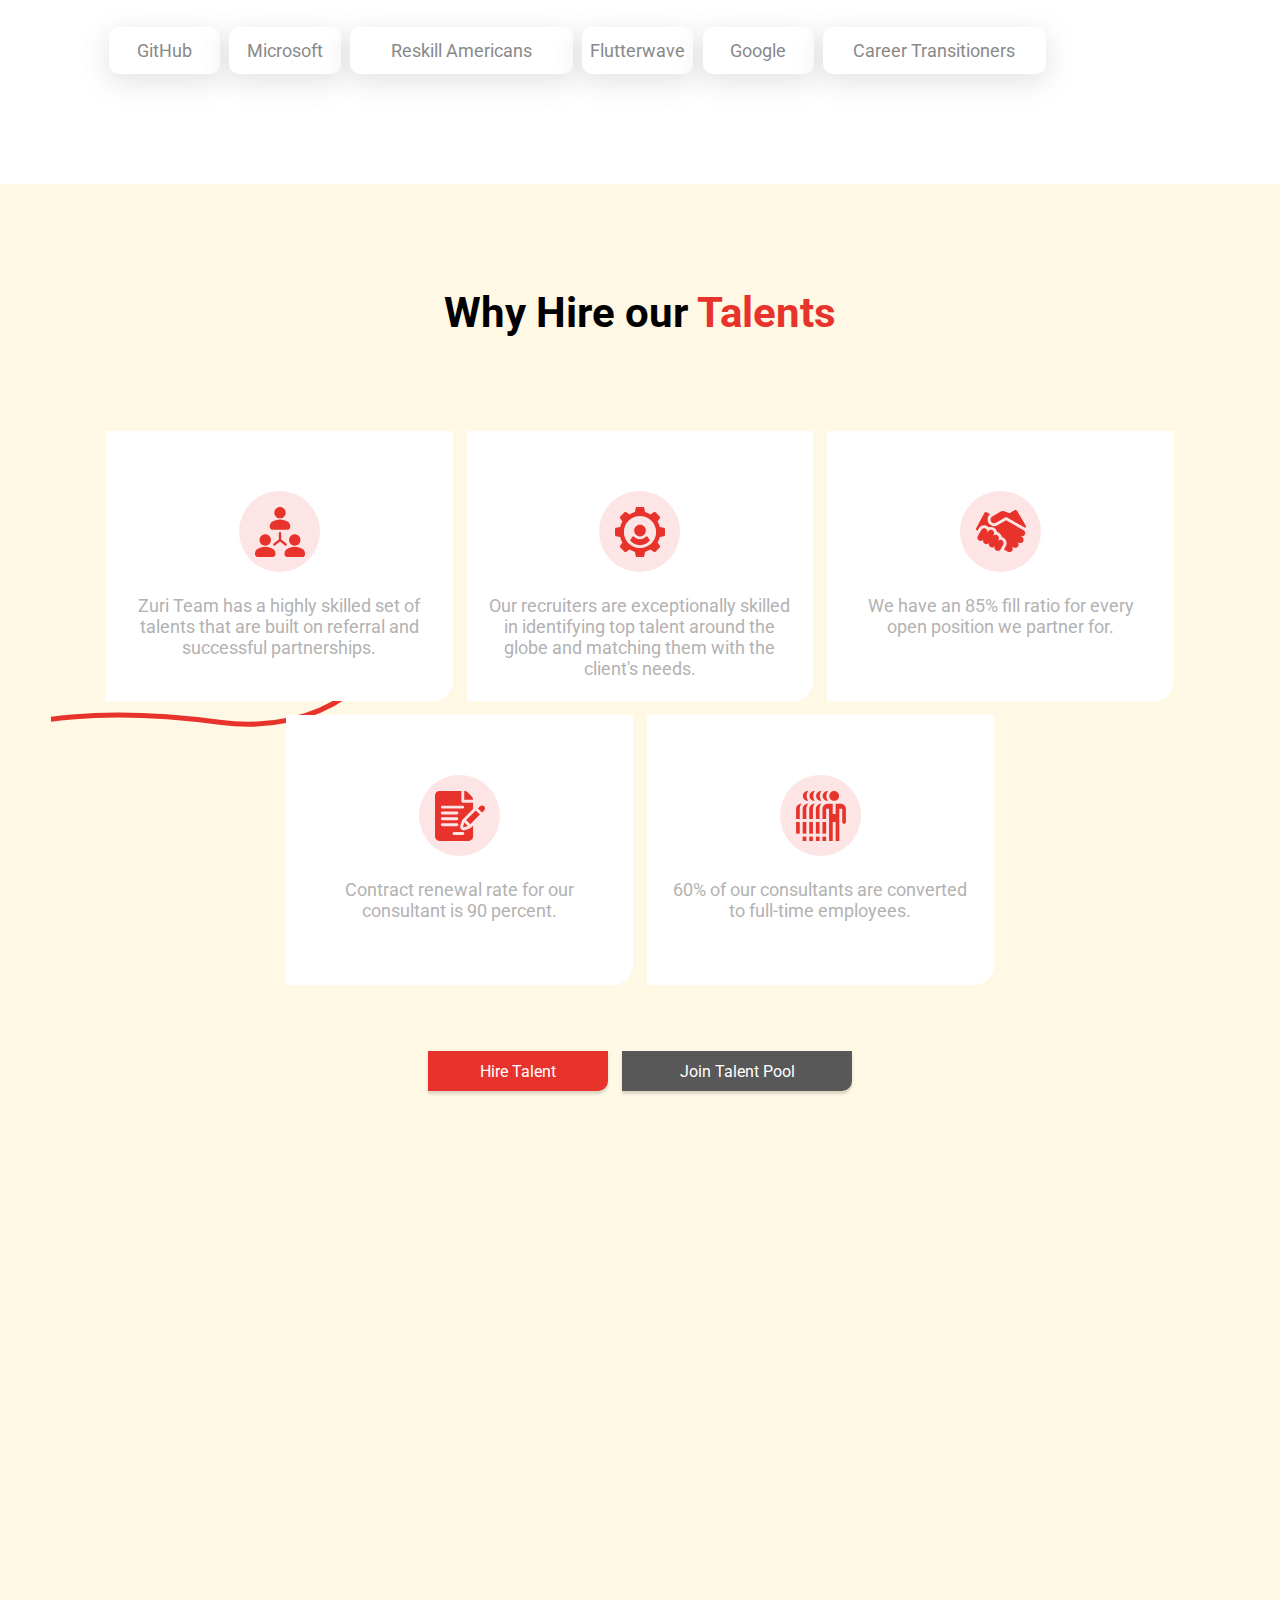
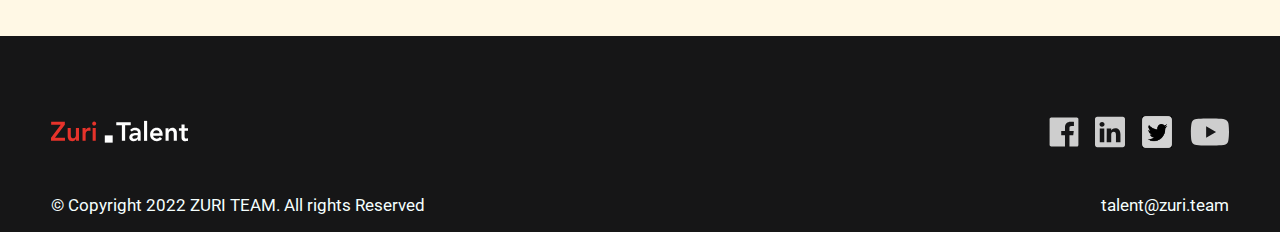
==== commit 52e94155: "edit" ====
--- a/talent.html
+++ b/talent.html
@@ -128,7 +128,7 @@
         <footer>
             <div class="footer">
                 <div class="foot-1">
-                    <imgsrc="images2/logo.svg" alt="">
+                    <img src="images2/logo.svg" alt="">
                     <div class="foot-1b">
                         <img class="foot-img" src="images2/facebook.svg" alt="">
                         <img class="foot-img" src="images2/linkd.svg" alt="">
